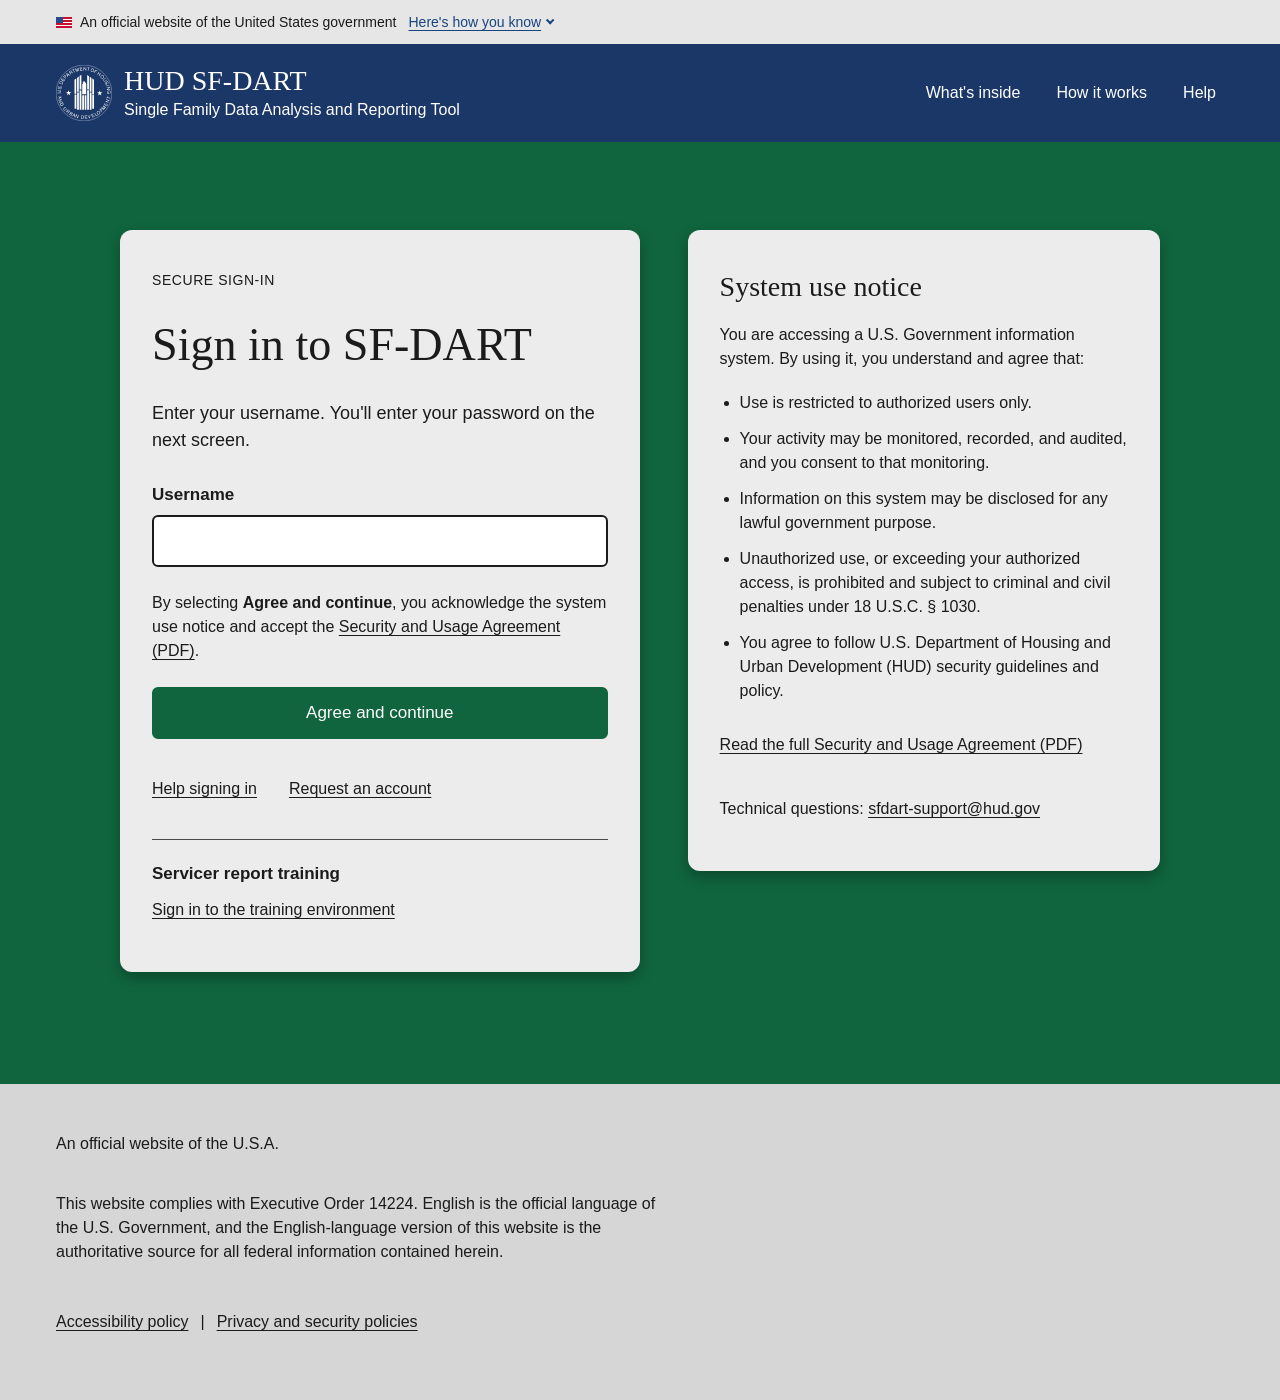
==== sign-in.html @ 4eb6a8e0 "Add SF-DART landing and sign-in pages Add the static HTML/CSS front end for HUD SF-DART (Single Fami" ====
<!DOCTYPE html>
<html lang="en">
<head>
  <meta charset="utf-8">
  <meta name="viewport" content="width=device-width, initial-scale=1">
  <title>Sign in | HUD SF-DART</title>
  <meta name="description" content="Sign in to HUD SF-DART, the Single Family Data Analysis and Reporting Tool for FHA-approved servicers.">
  <link rel="stylesheet" href="css/base.css">
  <link rel="stylesheet" href="css/sign-in.css">
</head>
<body>
  <a class="skip-link" href="#main">Skip to main content</a>

  <section class="gov-banner" aria-label="Official website of the United States government">
    <div class="wrap--wide">
      <details>
        <summary><span><span class="gov-banner__flag" aria-hidden="true"></span>An official website of the United States government</span> <span class="gov-banner__how">Here's how you know</span></summary>
        <p><strong>Official websites use .gov.</strong> A .gov website belongs to an official government organization in the United States. <strong>Secure .gov websites use HTTPS.</strong> A lock or https:// means you've safely connected to the .gov website.</p>
      </details>
    </div>
  </section>

  <header class="site-header">
    <div class="wrap--wide">
      <a class="brand" href="index.html">
        <img class="brand__seal" src="img/sfdart-logo.svg" width="56" height="56" alt="">
        <span>
          <span class="brand__name"><abbr title="U.S. Department of Housing and Urban Development">HUD</abbr> <abbr title="Single Family Data Analysis and Reporting Tool">SF-DART</abbr></span>
          <span class="brand__tagline">Single Family Data Analysis and Reporting Tool</span>
        </span>
      </a>
      <nav class="site-nav" aria-label="Primary">
        <ul>
          <li><a href="index.html#whats-inside">What's inside</a></li>
          <li><a href="index.html#how-it-works">How it works</a></li>
          <li><a href="index.html#help">Help</a></li>
        </ul>
      </nav>
    </div>
  </header>

  <main id="main">
    <section class="signin" aria-labelledby="signin-title">
      <div class="wrap signin__grid">
        <div class="signin__card">
          <p class="eyebrow">Secure sign-in</p>
          <h1 id="signin-title">Sign in to <abbr title="Single Family Data Analysis and Reporting Tool">SF-DART</abbr></h1>
          <p class="signin__intro">Enter your username. You'll enter your password on the next screen.</p>

          <form id="signin-form" action="/sign-in/continue" method="post" novalidate>
            <div class="field">
              <label for="username">Username</label>
              <input id="username" name="username" type="text" autocomplete="username" autocapitalize="none" spellcheck="false" required aria-describedby="username-error ack">
              <p class="field__error" id="username-error" hidden><span class="visually-hidden">Error:</span> Enter your username.</p>
            </div>

            <p class="ack" id="ack">By selecting <strong>Agree and continue</strong>, you acknowledge the system use notice and accept the <a href="/sfdart_user_agreement.pdf">Security and Usage Agreement (PDF)</a>.</p>

            <button class="btn btn--primary btn--block" type="submit">Agree and continue</button>
          </form>

          <ul class="signin__links">
            <li><a class="link" href="mailto:sfdart-support@hud.gov">Help signing in</a></li>
            <li><a class="link" href="/request-access">Request an account</a></li>
          </ul>

          <div class="signin__training">
            <h2>Servicer report training</h2>
            <a class="link" href="/training/sign-in">Sign in to the training environment</a>
          </div>
        </div>

        <aside class="notice" aria-labelledby="notice-title">
          <h2 id="notice-title">System use notice</h2>
          <p>You are accessing a U.S. Government information system. By using it, you understand and agree that:</p>
          <ul>
            <li>Use is restricted to authorized users only.</li>
            <li>Your activity may be monitored, recorded, and audited, and you consent to that monitoring.</li>
            <li>Information on this system may be disclosed for any lawful government purpose.</li>
            <li>Unauthorized use, or exceeding your authorized access, is prohibited and subject to criminal and civil penalties under 18 <abbr title="United States Code">U.S.C.</abbr> § 1030.</li>
            <li>You agree to follow U.S. Department of Housing and Urban Development (<abbr title="U.S. Department of Housing and Urban Development">HUD</abbr>) security guidelines and policy.</li>
          </ul>
          <a class="link" href="/sfdart_user_agreement.pdf">Read the full Security and Usage Agreement (PDF)</a>
          <p class="notice__contact">Technical questions: <a class="link" href="mailto:sfdart-support@hud.gov">sfdart-support@hud.gov</a></p>
        </aside>
      </div>
    </section>
  </main>

  <footer class="site-footer">
    <div class="wrap--wide">
      <div class="footer__notices">
        <p>An official website of the U.S.A.</p>
        <p>This website complies with Executive Order 14224. English is the official language of the U.S. Government, and the English-language version of this website is the authoritative source for all federal information contained herein.</p>
      </div>
      <ul>
        <li><a class="link" href="https://www.hud.gov/accessibility">Accessibility policy</a></li>
        <li><a class="link" href="https://www.hud.gov/privacy">Privacy and security policies</a></li>
      </ul>
    </div>
  </footer>
  <script>
    // Accessible validation: visible text error, aria-invalid, focus moves to the field (3.3.1, 3.3.3).
    (() => {
      const form = document.getElementById("signin-form");
      const input = document.getElementById("username");
      const error = document.getElementById("username-error");

      const setError = (show) => {
        error.hidden = !show;
        if (show) input.setAttribute("aria-invalid", "true");
        else input.removeAttribute("aria-invalid");
      };

      form.addEventListener("submit", (event) => {
        if (!input.value.trim()) {
          event.preventDefault();
          setError(true);
          input.focus();
        }
      });

      input.addEventListener("input", () => {
        if (input.value.trim()) setError(false);
      });
    })();
  </script>
</body>
</html>
---- css/base.css ----
/* Shared styles for every SF-DART page. Load before the page stylesheet. */

/*
  Accessibility target: WCAG 2.2 Level AAA.
  Every text/background pair below meets 7:1 (1.4.6). Notes on each token:
    --green  #10653e  white text 7.11:1 (same hue as HUD #168a55, darkened only to the AAA threshold)
    --navy   #1b3768  white text 11.71:1
    --ink    #1b1b1b  on white 17.2:1, on --card 12.2:1, on --panel 14.6:1, on --footer 11.9:1
    --link-gov #1a4480 on --banner 7.71:1
    --error  #8b0a03  on --panel 8.3:1, on white 9.8:1
*/
:root {
  --navy: #1b3768;
  --green: #10653e;
  --green-hover: #0b4d2f;
  --ink: #1b1b1b;
  --card: #d9d9d9;
  --panel: #ececec;
  --banner: #e6e6e6;
  --footer: #d6d6d6;
  --white: #ffffff;
  --link-gov: #1a4480;
  --focus: #ffbe2e;
  --error: #8b0a03;
  --radius: 12px;
  --shadow: 0 6px 14px rgb(0 0 0 / 0.28);
  --font-serif: Georgia, "Times New Roman", Times, serif;
  --font-sans: "Helvetica Neue", Helvetica, Arial, sans-serif;
  --content: 1040px;
  --gutter: clamp(16px, 5vw, 56px);
  --measure: 70ch;
  --target: 44px;
}

*, *::before, *::after { box-sizing: border-box; }

html { scroll-behavior: smooth; }

body {
  margin: 0;
  font-family: var(--font-sans);
  font-size: 1rem;
  line-height: 1.5;
  color: var(--ink);
  background: var(--white);
}

img { max-width: 100%; display: block; }

h1, h2, h3 {
  font-family: var(--font-serif);
  font-weight: 400;
  line-height: 1.2;
  margin: 0;
}

p { margin: 0; max-width: var(--measure); }

a { color: inherit; text-underline-offset: 0.2em; }

abbr[title] { text-decoration: none; }

/* Focus: two-tone ring so it shows on light and dark backgrounds (2.4.7, 2.4.13) */
:focus-visible {
  outline: 3px solid var(--focus);
  outline-offset: 0;
  box-shadow: 0 0 0 6px var(--ink);
}

.visually-hidden {
  position: absolute !important;
  width: 1px;
  height: 1px;
  padding: 0;
  margin: -1px;
  overflow: hidden;
  clip: rect(0 0 0 0);
  white-space: nowrap;
  border: 0;
}

.skip-link {
  position: absolute;
  left: 8px;
  top: -64px;
  display: inline-flex;
  align-items: center;
  min-height: var(--target);
  padding: 0 16px;
  background: var(--white);
  color: var(--ink);
  z-index: 10;
}
.skip-link:focus { top: 8px; }

.wrap {
  width: min(100% - 2 * var(--gutter), var(--content));
  margin-inline: auto;
}

.wrap--wide {
  width: min(100% - 2 * var(--gutter), 1280px);
  margin-inline: auto;
}

/* Standalone links: underlined and at least 44px tall (1.4.1, 2.5.5) */
.link {
  display: inline-flex;
  align-items: center;
  min-height: var(--target);
  text-decoration: underline;
}
.link:hover { text-decoration-thickness: 3px; }

.eyebrow {
  font-size: 0.875rem;
  text-transform: uppercase;
  letter-spacing: 0.04em;
}

/* Buttons */
.btn {
  display: inline-flex;
  align-items: center;
  justify-content: center;
  min-height: 48px;
  min-width: var(--target);
  padding: 0 28px;
  border: 2px solid var(--green);
  border-radius: 6px;
  font-size: 1rem;
  text-decoration: none;
  transition: background-color 0.15s, color 0.15s;
}
.btn--primary { background: var(--green); color: var(--white); }
.btn--primary:hover { background: var(--green-hover); border-color: var(--green-hover); }
.btn--secondary { background: var(--white); color: var(--green); }
.btn--secondary:hover { background: var(--green); color: var(--white); }
.site-header .btn--primary { border-color: var(--white); }

/* Government banner */
.gov-banner {
  background: var(--banner);
  font-size: 0.875rem;
}
.gov-banner summary {
  display: flex;
  align-items: center;
  flex-wrap: wrap;
  column-gap: 12px;
  min-height: var(--target);
  cursor: pointer;
  list-style: none;
}
.gov-banner summary::-webkit-details-marker { display: none; }
.gov-banner__flag {
  width: 16px;
  height: 11px;
  background:
    linear-gradient(#2b4a8b, #2b4a8b) 0 0 / 7px 6px no-repeat,
    repeating-linear-gradient(#c8102e 0 1.57px, #fff 1.57px 3.14px);
  display: inline-block;
  vertical-align: middle;
  margin-right: 8px;
}
.gov-banner__how {
  color: var(--link-gov);
  text-decoration: underline;
  text-underline-offset: 0.2em;
}
.gov-banner__how::after {
  content: "";
  display: inline-block;
  width: 0.45em;
  height: 0.45em;
  margin-left: 6px;
  border-right: 2px solid currentColor;
  border-bottom: 2px solid currentColor;
  transform: translateY(-0.2em) rotate(45deg);
}
.gov-banner details[open] .gov-banner__how::after { transform: translateY(0.05em) rotate(-135deg); }
.gov-banner details[open] p { padding-bottom: 16px; }

/* Site header */
.site-header {
  background: var(--navy);
  color: var(--white);
  padding: 20px 0;
}
.site-header .wrap--wide {
  display: flex;
  align-items: center;
  justify-content: space-between;
  flex-wrap: wrap;
  gap: 16px 32px;
}
.brand {
  display: flex;
  align-items: center;
  gap: 12px;
  min-height: var(--target);
  text-decoration: none;
}
.brand__seal { width: 56px; height: 56px; flex: none; }
.brand__name {
  display: block;
  font-family: var(--font-serif);
  font-size: 1.75rem;
  line-height: 1.2;
}
.brand__tagline { display: block; font-size: 1rem; }

.site-nav ul {
  display: flex;
  align-items: center;
  flex-wrap: wrap;
  gap: 8px 20px;
  list-style: none;
  margin: 0;
  padding: 0;
}
.site-nav a:not(.btn) {
  display: inline-flex;
  align-items: center;
  min-height: var(--target);
  padding: 0 8px;
  text-decoration: none;
  font-size: 1rem;
}
.site-nav a:not(.btn):hover { text-decoration: underline; }

/* Help */
.help {
  background: var(--green);
  color: var(--white);
  padding: 56px 0 64px;
}
.help .wrap {
  display: grid;
  grid-template-columns: repeat(3, minmax(0, 1fr));
  gap: 40px;
  font-size: 1rem;
}
.help h2 {
  font-family: var(--font-sans);
  font-weight: 700;
  font-size: 1.125rem;
  margin-bottom: 16px;
}
.help p { margin-bottom: 8px; }
.help ul { list-style: none; margin: 0; padding: 0; }

/* Footer */
.site-footer {
  background: var(--footer);
  padding: 48px 0 56px;
  font-size: 1rem;
}
.site-footer .wrap--wide { display: grid; gap: 2.25em; }
.site-footer ul {
  display: flex;
  flex-wrap: wrap;
  align-items: center;
  list-style: none;
  margin: 0;
  padding: 0;
}
.site-footer li + li::before { content: "|"; padding: 0 12px; }
@media (max-width: 600px) {
  .site-footer ul { flex-direction: column; align-items: flex-start; }
  .site-footer li + li::before { content: none; }
}
.footer__notices { display: grid; gap: 2.25em; }


/* ============================================================
   Motion (WCAG 2.2 AAA: 2.2.2, 2.3.1, 2.3.3)
   Runs only under prefers-reduced-motion: no-preference (technique C39).
   Short, plays once, never loops or flashes.
   ============================================================ */
@media (prefers-reduced-motion: no-preference) {
  :root {
    --ease-out: cubic-bezier(0.22, 1, 0.36, 1);
    interpolate-size: allow-keywords;
  }

  @keyframes rise {
    from { opacity: 0; translate: 0 14px; }
  }

  /* Buttons: small lift on hover, press-down on click */
  .btn {
    transition:
      background-color 0.2s, color 0.2s, border-color 0.2s,
      translate 0.2s var(--ease-out), box-shadow 0.2s var(--ease-out);
  }
  .btn:hover { translate: 0 -2px; box-shadow: 0 6px 14px rgb(0 0 0 / 0.22); }
  .btn:active { translate: 0 0; box-shadow: none; }
  .btn:focus-visible:hover { box-shadow: 0 0 0 6px var(--ink); }

  /* Underlines grow thicker smoothly */
  .link, .site-nav a:not(.btn) {
    transition: text-decoration-thickness 0.2s, text-underline-offset 0.2s;
  }
  .link:hover { text-underline-offset: 0.3em; }

  /* Gov banner opens smoothly */
  .gov-banner details::details-content {
    block-size: 0;
    overflow: hidden;
    transition:
      block-size 0.3s var(--ease-out),
      content-visibility 0.3s allow-discrete;
  }
  .gov-banner details[open]::details-content { block-size: auto; }
  .gov-banner__how::after { transition: transform 0.3s var(--ease-out); }
}

/* Windows High Contrast / forced colors */
@media (forced-colors: active) {
  :focus-visible { outline-color: Highlight; }
}

@media (max-width: 960px) {
  .help .wrap { grid-template-columns: 1fr; }
}

@media (prefers-reduced-motion: reduce) {
  html { scroll-behavior: auto; }
}
---- css/sign-in.css ----
/* Sign-in page (sign-in.html). Requires base.css. */

/* Sign-in */
.signin {
  background: var(--green);
  color: var(--white);
  padding: 88px 0 112px;
}
.signin__grid {
  display: grid;
  grid-template-columns: minmax(0, 1.1fr) minmax(0, 1fr);
  gap: 48px;
  align-items: start;
}
/* Card and notice share the .panel treatment from index.html */
.signin__card,
.notice {
  background: var(--panel);
  color: var(--ink);
  border-radius: var(--radius);
  box-shadow: var(--shadow);
  padding: 40px 32px;
  font-size: 1rem;
}
.signin__card {
  display: grid;
  gap: 28px;
}
.signin__card h1 { font-size: clamp(2.25rem, 3.6vw, 3rem); line-height: 1.15; }
.signin__intro { font-size: 1.125rem; }

.signin form { display: grid; gap: 24px; }
.field { display: grid; gap: 8px; }
.field label { font-weight: 700; font-size: 1.0625rem; }
.field input {
  width: 100%;
  min-height: 52px;
  padding: 0 14px;
  border: 2px solid var(--ink);
  border-radius: 6px;
  background: var(--white);
  color: var(--ink);
  font: inherit;
  font-size: 1.0625rem;
}
.field input:focus-visible { outline-offset: 0; }
.field__error {
  display: flex;
  align-items: center;
  gap: 8px;
  margin: 0;
  color: var(--error);
  font-weight: 700;
}
.field__error::before {
  content: "!";
  display: grid;
  place-items: center;
  flex: none;
  width: 22px;
  height: 22px;
  border-radius: 50%;
  background: var(--error);
  color: var(--white);
  font-size: 0.875rem;
}
.field__error[hidden] { display: none; }
.field input[aria-invalid="true"] {
  border-color: var(--error);
  border-left-width: 6px;
}

.ack { font-size: 1rem; }
.btn--block { width: 100%; font-size: 1.0625rem; min-height: 52px; }

.signin__links {
  display: flex;
  flex-wrap: wrap;
  gap: 0 32px;
  list-style: none;
  margin: 0;
  padding: 0;
}
.signin__training {
  border-top: 1px solid #4a4a4a;
  padding-top: 24px;
  display: grid;
  gap: 4px;
}
.signin__training h2 {
  font-family: var(--font-sans);
  font-weight: 700;
  font-size: 1.0625rem;
}

.notice {
  display: grid;
  gap: 20px;
}
.notice h2 { font-size: 1.75rem; }
.notice ul {
  margin: 0;
  padding-left: 1.25em;
  display: grid;
  gap: 12px;
}
.notice li { max-width: var(--measure); }
.notice__contact { font-size: 1rem; }


/* Motion: runs only under prefers-reduced-motion: no-preference. No JavaScript needed. */
@media (prefers-reduced-motion: no-preference) {
  /* Card and notice: staggered entrance on load */
  .signin__card, .notice {
    animation: rise 0.7s var(--ease-out) both;
  }
  .notice { animation-delay: 120ms; }

  /* Error message eases in (fade only, no shaking) */
  @keyframes fade-in {
    from { opacity: 0; }
  }
  .field__error:not([hidden]) { animation: fade-in 0.25s ease-out; }
}

/* Windows High Contrast / forced colors */
@media (forced-colors: active) {
  .field__error::before { forced-color-adjust: none; background: CanvasText; color: Canvas; }
}

/* Responsive */
@media (max-width: 960px) {
  .signin { padding: 48px 0 72px; }
  .signin__grid { grid-template-columns: 1fr; gap: 32px; }
}

@media (max-width: 600px) {
  .signin__card, .notice { padding: 32px 20px; }
}
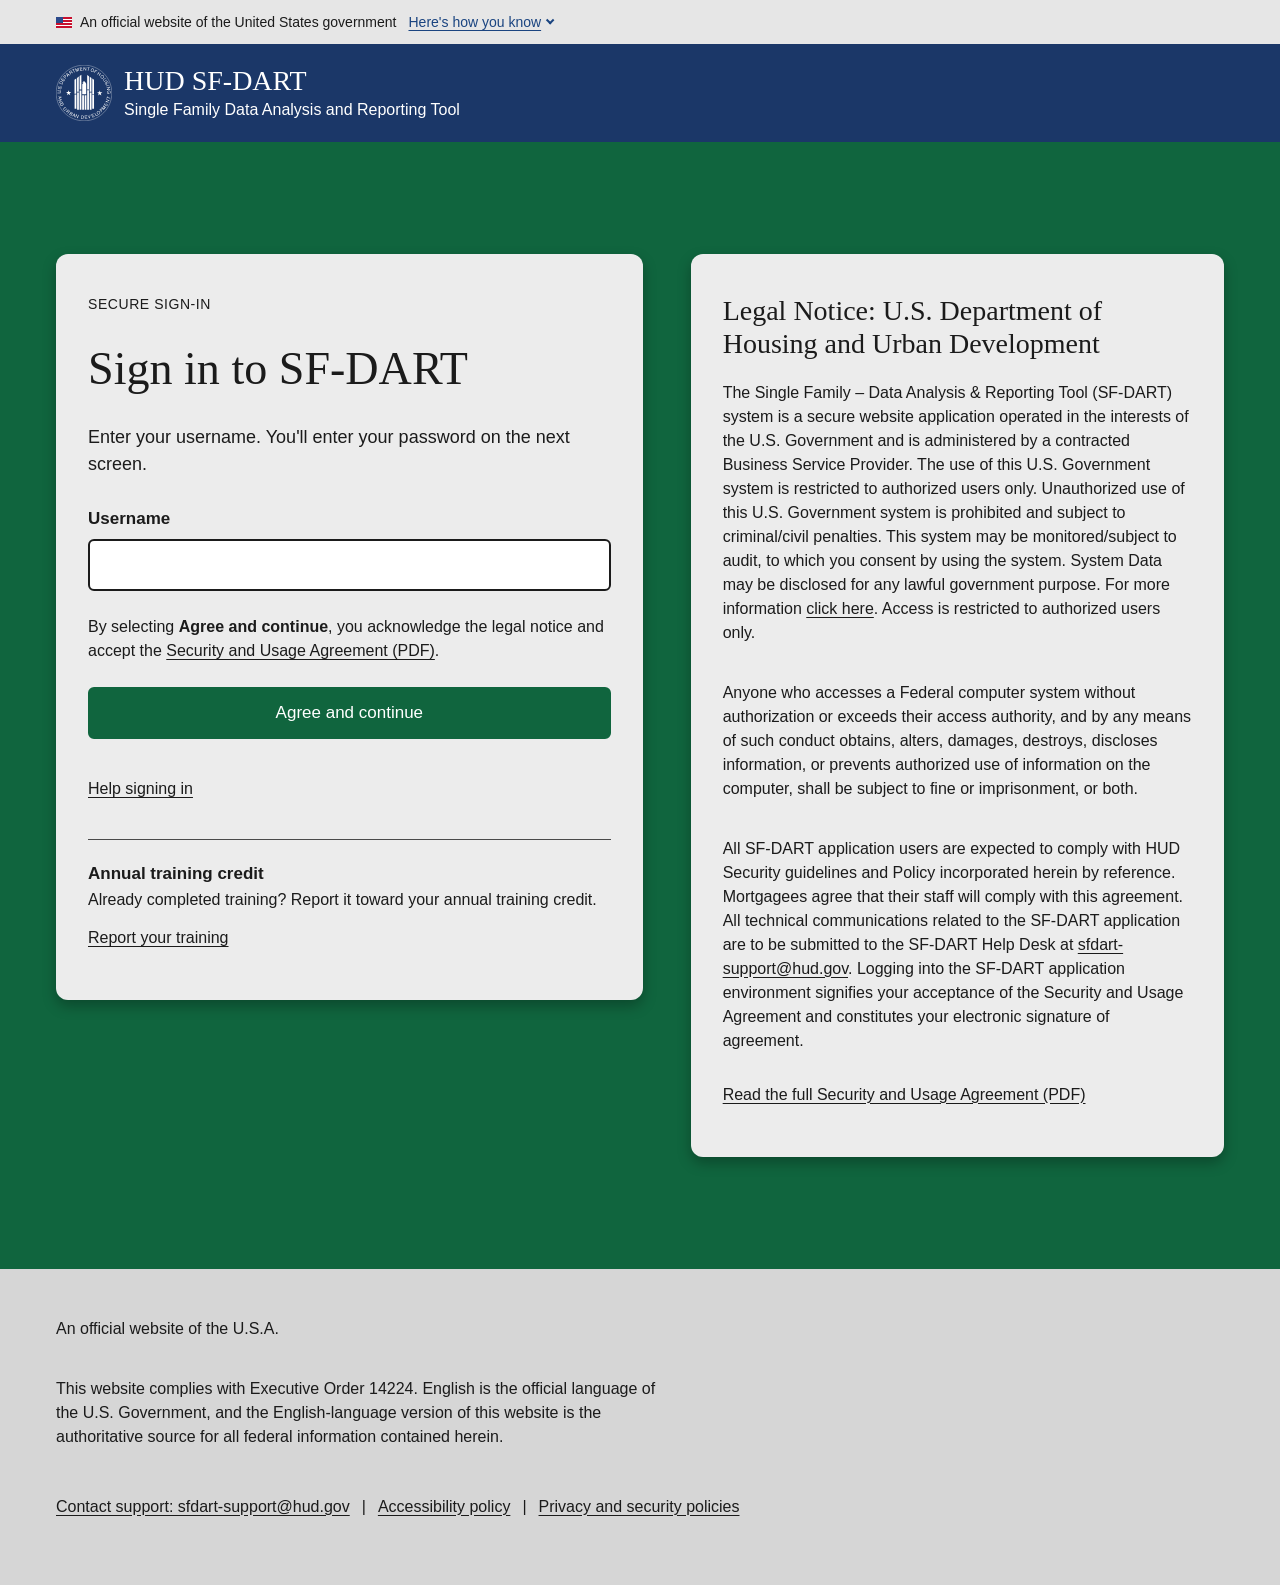
==== commit e88179ec: "Meet Section 508 (WCAG 2.0 AA) and update content per client Accessibility - Sign-in error is linked" ====
--- a/sign-in.html
+++ b/sign-in.html
@@ -29,19 +29,12 @@
           <span class="brand__tagline">Single Family Data Analysis and Reporting Tool</span>
         </span>
       </a>
-      <nav class="site-nav" aria-label="Primary">
-        <ul>
-          <li><a href="index.html#whats-inside">What's inside</a></li>
-          <li><a href="index.html#how-it-works">How it works</a></li>
-          <li><a href="index.html#help">Help</a></li>
-        </ul>
-      </nav>
     </div>
   </header>
 
-  <main id="main">
+  <main id="main" tabindex="-1">
     <section class="signin" aria-labelledby="signin-title">
-      <div class="wrap signin__grid">
+      <div class="wrap--wide signin__grid">
         <div class="signin__card">
           <p class="eyebrow">Secure sign-in</p>
           <h1 id="signin-title">Sign in to <abbr title="Single Family Data Analysis and Reporting Tool">SF-DART</abbr></h1>
@@ -50,38 +43,34 @@
           <form id="signin-form" action="/sign-in/continue" method="post" novalidate>
             <div class="field">
               <label for="username">Username</label>
-              <input id="username" name="username" type="text" autocomplete="username" autocapitalize="none" spellcheck="false" required aria-describedby="username-error ack">
-              <p class="field__error" id="username-error" hidden><span class="visually-hidden">Error:</span> Enter your username.</p>
+              <input id="username" name="username" type="text" autocomplete="username" autocapitalize="none" spellcheck="false" required aria-describedby="ack">
+              <p class="field__error" id="username-error" role="alert" hidden><span class="visually-hidden">Error:</span> Enter your username.</p>
             </div>
 
-            <p class="ack" id="ack">By selecting <strong>Agree and continue</strong>, you acknowledge the system use notice and accept the <a href="/sfdart_user_agreement.pdf">Security and Usage Agreement (PDF)</a>.</p>
+            <p class="ack" id="ack">By selecting <strong>Agree and continue</strong>, you acknowledge the legal notice and accept the <a href="https://sfdart.hud.gov/sfdart_user_agreement.pdf#page=1">Security and Usage Agreement (PDF)</a>.</p>
 
             <button class="btn btn--primary btn--block" type="submit">Agree and continue</button>
           </form>
 
-          <ul class="signin__links">
+          <ul class="signin__links" role="list">
             <li><a class="link" href="mailto:sfdart-support@hud.gov">Help signing in</a></li>
-            <li><a class="link" href="/request-access">Request an account</a></li>
           </ul>
 
           <div class="signin__training">
-            <h2>Servicer report training</h2>
-            <a class="link" href="/training/sign-in">Sign in to the training environment</a>
+            <h2>Annual training credit</h2>
+            <p>Already completed training? Report it toward your annual training credit.</p>
+            <a class="link" href="https://sfdart.hud.gov/dashboard-ta.html">Report your training</a>
           </div>
         </div>
 
         <aside class="notice" aria-labelledby="notice-title">
-          <h2 id="notice-title">System use notice</h2>
-          <p>You are accessing a U.S. Government information system. By using it, you understand and agree that:</p>
-          <ul>
-            <li>Use is restricted to authorized users only.</li>
-            <li>Your activity may be monitored, recorded, and audited, and you consent to that monitoring.</li>
-            <li>Information on this system may be disclosed for any lawful government purpose.</li>
-            <li>Unauthorized use, or exceeding your authorized access, is prohibited and subject to criminal and civil penalties under 18 <abbr title="United States Code">U.S.C.</abbr> § 1030.</li>
-            <li>You agree to follow U.S. Department of Housing and Urban Development (<abbr title="U.S. Department of Housing and Urban Development">HUD</abbr>) security guidelines and policy.</li>
-          </ul>
-          <a class="link" href="/sfdart_user_agreement.pdf">Read the full Security and Usage Agreement (PDF)</a>
-          <p class="notice__contact">Technical questions: <a class="link" href="mailto:sfdart-support@hud.gov">sfdart-support@hud.gov</a></p>
+          <h2 id="notice-title">Legal Notice: U.S. Department of Housing and Urban Development</h2>
+          <div class="notice__body">
+            <p>The Single Family – Data Analysis &amp; Reporting Tool (<abbr title="Single Family Data Analysis and Reporting Tool">SF-DART</abbr>) system is a secure website application operated in the interests of the U.S. Government and is administered by a contracted Business Service Provider. The use of this U.S. Government system is restricted to authorized users only. Unauthorized use of this U.S. Government system is prohibited and subject to criminal/civil penalties. This system may be monitored/subject to audit, to which you consent by using the system. System Data may be disclosed for any lawful government purpose. For more information <a href="https://sfdart.hud.gov/sfdart_user_agreement.pdf#page=3">click here<span class="visually-hidden"> to read the Security Addendum in the Security and Usage Agreement (PDF)</span></a>. Access is restricted to authorized users only.</p>
+            <p>Anyone who accesses a Federal computer system without authorization or exceeds their access authority, and by any means of such conduct obtains, alters, damages, destroys, discloses information, or prevents authorized use of information on the computer, shall be subject to fine or imprisonment, or both.</p>
+            <p>All <abbr title="Single Family Data Analysis and Reporting Tool">SF-DART</abbr> application users are expected to comply with <abbr title="U.S. Department of Housing and Urban Development">HUD</abbr> Security guidelines and Policy incorporated herein by reference. Mortgagees agree that their staff will comply with this agreement. All technical communications related to the <abbr title="Single Family Data Analysis and Reporting Tool">SF-DART</abbr> application are to be submitted to the <abbr title="Single Family Data Analysis and Reporting Tool">SF-DART</abbr> Help Desk at <a href="mailto:sfdart-support@hud.gov">sfdart-support@hud.gov</a>. Logging into the <abbr title="Single Family Data Analysis and Reporting Tool">SF-DART</abbr> application environment signifies your acceptance of the Security and Usage Agreement and constitutes your electronic signature of agreement.</p>
+          </div>
+          <a class="link" href="https://sfdart.hud.gov/sfdart_user_agreement.pdf#page=1">Read the full Security and Usage Agreement (PDF)</a>
         </aside>
       </div>
     </section>
@@ -93,7 +82,8 @@
         <p>An official website of the U.S.A.</p>
         <p>This website complies with Executive Order 14224. English is the official language of the U.S. Government, and the English-language version of this website is the authoritative source for all federal information contained herein.</p>
       </div>
-      <ul>
+      <ul role="list">
+        <li><a class="link" href="mailto:sfdart-support@hud.gov">Contact support: sfdart-support@hud.gov</a></li>
         <li><a class="link" href="https://www.hud.gov/accessibility">Accessibility policy</a></li>
         <li><a class="link" href="https://www.hud.gov/privacy">Privacy and security policies</a></li>
       </ul>
@@ -108,6 +98,8 @@
 
       const setError = (show) => {
         error.hidden = !show;
+        // Reference the error only while it's shown; hidden text referenced by aria-describedby is still announced.
+        input.setAttribute("aria-describedby", show ? "username-error ack" : "ack");
         if (show) input.setAttribute("aria-invalid", "true");
         else input.removeAttribute("aria-invalid");
       };
--- a/css/base.css
+++ b/css/base.css
@@ -93,6 +93,9 @@
 }
 .skip-link:focus { top: 8px; }
 
+/* Skip-link target receives focus programmatically (tabindex="-1"); no ring on the whole page region */
+main:focus { outline: none; box-shadow: none; }
+
 .wrap {
   width: min(100% - 2 * var(--gutter), var(--content));
   margin-inline: auto;
@@ -265,7 +268,11 @@
   margin: 0;
   padding: 0;
 }
-.site-footer li + li::before { content: "|"; padding: 0 12px; }
+.site-footer li + li::before {
+  content: "|";
+  content: "|" / ""; /* decorative: keep the separator out of the accessibility tree */
+  padding: 0 12px;
+}
 @media (max-width: 600px) {
   .site-footer ul { flex-direction: column; align-items: flex-start; }
   .site-footer li + li::before { content: none; }
--- a/css/sign-in.css
+++ b/css/sign-in.css
@@ -1,10 +1,10 @@
 /* Sign-in page (sign-in.html). Requires base.css. */
 
-/* Sign-in */
+/* Sign-in: same width (1280px) and vertical padding as the home page hero */
 .signin {
   background: var(--green);
   color: var(--white);
-  padding: 88px 0 112px;
+  padding: 112px 0;
 }
 .signin__grid {
   display: grid;
@@ -98,14 +98,8 @@
   gap: 20px;
 }
 .notice h2 { font-size: 1.75rem; }
-.notice ul {
-  margin: 0;
-  padding-left: 1.25em;
-  display: grid;
-  gap: 12px;
-}
-.notice li { max-width: var(--measure); }
-.notice__contact { font-size: 1rem; }
+/* Paragraph spacing at least 1.5x line spacing (1.4.8), matching .footer__notices */
+.notice__body { display: grid; gap: 2.25em; }
 
 
 /* Motion: runs only under prefers-reduced-motion: no-preference. No JavaScript needed. */
@@ -130,7 +124,7 @@
 
 /* Responsive */
 @media (max-width: 960px) {
-  .signin { padding: 48px 0 72px; }
+  .signin { padding: 64px 0; }
   .signin__grid { grid-template-columns: 1fr; gap: 32px; }
 }
 
